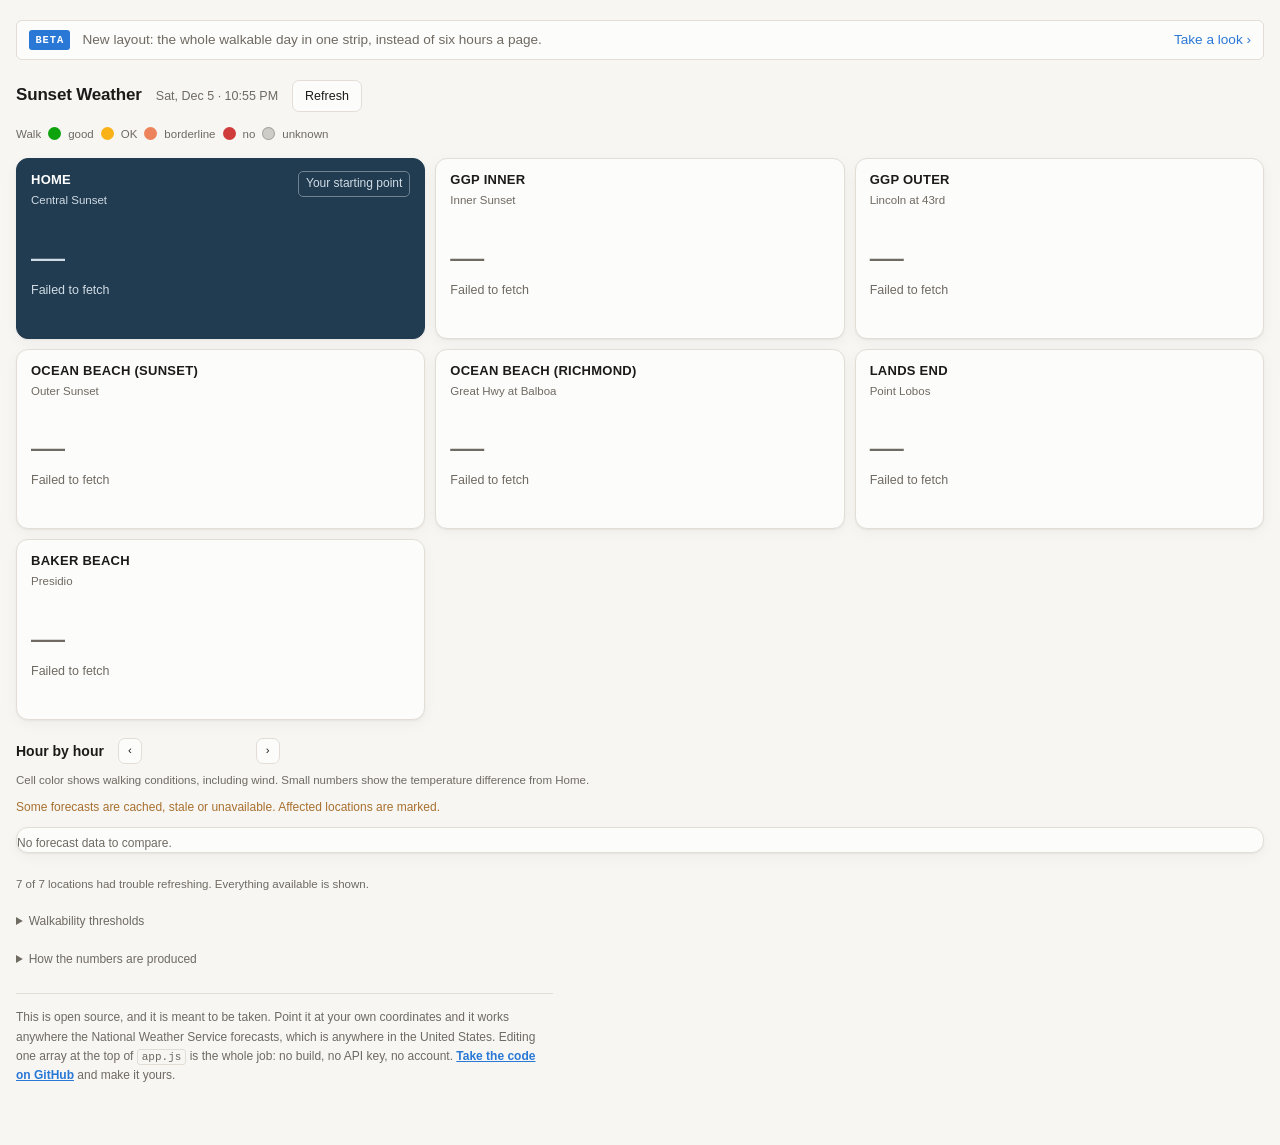
==== index.html @ 7564db02 "Beta invitation bar on the current page; drop the duplicated beta tokens The current page gains the " ====
<!doctype html>
<html lang="en">
<head>
  <meta charset="utf-8">
  <meta name="viewport" content="width=device-width, initial-scale=1">
  <meta name="color-scheme" content="light dark">
  <meta name="description" content="Side-by-side National Weather Service forecasts for several points across San Francisco's west side.">
  <title>Sunset Weather</title>
  <link rel="stylesheet" href="styles.css?v=20260910-2">
</head>
<body>
<div class="wrap">

  <a class="beta-bar" href="beta/">
    <span class="beta-tag">beta</span>
    <span>New layout: the whole walkable day in one strip, instead of six hours a page.</span>
    <span class="beta-go">Take a look ›</span>
  </a>

  <header>
    <h1>Sunset Weather</h1>
    <span class="stamp" id="stamp">loading</span>
    <button id="refresh" type="button">Refresh</button>
  </header>

  <details id="key" class="key" open>
    <summary>Key</summary>
    <div class="legend">
      <div class="grp">
        <span>Walk</span>
        <span class="key-dot key-good"></span><span>good</span>
        <span class="key-dot key-marginal"></span><span>OK</span>
        <span class="key-dot key-caution"></span><span>borderline</span>
        <span class="key-dot key-no"></span><span>no</span>
        <span class="key-dot key-unknown"></span><span>unknown</span>
      </div>
    </div>
  </details>

  <section class="cards-section" aria-labelledby="now-title">
    <h2 id="now-title" class="sr-only">Conditions right now</h2>
    <div class="cards" id="cards"></div>
  </section>

  <section class="hours-section" aria-labelledby="matrix-title">
    <div class="section-head">
      <h2 id="matrix-title">Hour by hour</h2>
      <div class="pager">
        <button id="earlier" type="button">‹</button>
        <span class="range" id="range" aria-live="polite"></span>
        <button id="later" type="button">›</button>
      </div>
    </div>
    <p class="section-note">Cell color shows walking conditions, including wind.
    Small numbers show the temperature difference from Home.</p>
    <p class="data-quality" id="data-quality" role="status" hidden></p>
    <div class="matrix-scroll" id="matrix"></div>
  </section>

  <footer>
    <output id="status" aria-live="polite">Waiting for NWS</output>

    <details>
      <summary>Walkability thresholds</summary>
      <div id="thresholds"></div>
      <p>All of these live in the <code>CONFIG.walk</code> object at the top of
      <code>app.js</code>. Change them there; this list is generated from the same values,
      so it cannot drift out of date.</p>
    </details>

    <details>
      <summary>How the numbers are produced</summary>
      <p><strong>Source:</strong> the National Weather Service API, which needs no key. Each
      location is resolved from its coordinates to a forecast grid cell roughly 2.5 km across.
      Two endpoints are used per location: the hourly forecast, which is human-adjusted by the
      local forecast office, and the raw gridpoint data for sky cover, gusts, humidity, dewpoint
      and visibility. The walking verdict uses the available readings and forecast wording.</p>
      <p><strong>Grid cells are not permanent.</strong> NWS states that a coordinate's grid
      coordinates, and even its assigned office, can change. Cells are therefore resolved from
      coordinates once a day rather than hardcoded; if one moves, the change is logged to the
      browser console and the card's subtitle tooltip updates.</p>
      <p><strong>These are forecasts, not measurements.</strong> There is no weather station at
      any of these points; the nearest official one sits well inland. Treat every number as what
      the forecast office expects for a 2.5 km square, not as a reading from that street corner.</p>
    </details>

    <p class="repo">This is open source, and it is meant to be taken. Point it at your own
    coordinates and it works anywhere the National Weather Service forecasts, which is anywhere
    in the United States. Editing one array at the top of <code>app.js</code> is the whole job:
    no build, no API key, no account.
    <a href="https://github.com/dmitryzotman/sunset-weather" target="_blank" rel="noreferrer">Take
    the code on GitHub</a> and make it yours.</p>
  </footer>

</div>
<script src="app.js?v=20260909-3"></script>
</body>
</html>
---- styles.css ----
/* Sunset Weather — no build step, no framework. */

:root {
  color-scheme: light;
  --bg: #f7f6f3;
  --panel: #fcfcfb;
  --line: #e2ded6;
  --ink: #1c1b19;
  --muted: #6f6a62;
  --accent: #2a78d6;
  --cooler: #2a78d6;
  --warmer: #eb6834;
  --warn: #a8702f;

  /* Status palette. Fixed in both themes so a color never changes meaning. */
  --good: #0ca30c;
  --warning: #fab219;
  --serious: #ec835a;
  --critical: #d03b3b;
  --on-good: #1c1b19;
  --on-warning: #1c1b19;
  --on-serious: #1c1b19;
  --on-critical: #ffffff;
  --walk-good: var(--good);
  --walk-marginal: var(--warning);
  --walk-caution: var(--serious);
  --walk-no: var(--critical);
  --walk-unknown: #e7e6e2;
  --home-bg: #213b50;

  --shadow: 0 1px 2px rgba(0, 0, 0, .05), 0 4px 14px rgba(0, 0, 0, .04);
  --radius: 12px;
}

/* Light is the default on purpose. The dark palette is kept
   and reachable with <html data-theme="dark">; swap this selector back to
   @media (prefers-color-scheme: dark) to follow the system again. */
:root[data-theme="dark"] {
    color-scheme: dark;
    --bg: #141513;
    --panel: #1a1a19;
    --line: #2e3236;
    --ink: #ffffff;
    --muted: #c3c2b7;
    --accent: #3987e5;
    --cooler: #3987e5;
    --warmer: #d95926;
    --warn: #d9a05e;
    --walk-unknown: #343736;
    --shadow: 0 1px 2px rgba(0, 0, 0, .3), 0 4px 14px rgba(0, 0, 0, .25);
}

* { box-sizing: border-box; }

body {
  margin: 0;
  padding: 20px 16px 48px;
  background: var(--bg);
  color: var(--ink);
  font: 15px/1.45 ui-sans-serif, -apple-system, "Segoe UI", Roboto, Helvetica, Arial, sans-serif;
  -webkit-font-smoothing: antialiased;
}

.wrap { max-width: 1440px; margin: 0 auto; }

.sr-only {
  position: absolute; width: 1px; height: 1px; padding: 0; margin: -1px;
  overflow: hidden; clip: rect(0 0 0 0); white-space: nowrap; border: 0;
}

a { color: var(--accent); }
:focus-visible { outline: 3px solid var(--accent); outline-offset: 2px; border-radius: 4px; }

/* --------------------------------------------------------------- header -- */

header { display: flex; align-items: baseline; gap: 14px; flex-wrap: wrap; margin-bottom: 14px; }
h1 { font-size: 17px; font-weight: 650; margin: 0; letter-spacing: -.01em; }
.stamp { color: var(--muted); font-size: 12.5px; font-variant-numeric: tabular-nums; }

button {
  font: inherit; font-size: 12.5px; color: var(--ink); background: var(--panel);
  border: 1px solid var(--line); border-radius: 7px; padding: 5px 12px; cursor: pointer;
  min-height: 32px;
}
button:hover:not(:disabled) { border-color: var(--muted); }
button:disabled { opacity: .55; cursor: default; }
button.spinning { color: var(--muted); }

/* --------------------------------------------------------------- legend -- */

/* The key is reference material. It stays open on a wide screen, and folds
   away on a phone where it would otherwise push the grid below the fold. */
.key { margin-bottom: 16px; }
.key > summary { display: none; }
.legend {
  display: flex; gap: 20px; flex-wrap: wrap; align-items: center;
  font-size: 11.5px; color: var(--muted);
}
.legend .grp { display: flex; gap: 7px; align-items: center; flex-wrap: wrap; }
/* Wind is a plain number on cards; the grid color includes its effect. */
.wind {
  font-variant-numeric: tabular-nums; font-size: 11px; color: var(--muted);
  white-space: nowrap;
}
.wind-lg { font-size: 13px; color: var(--ink); }

.key-dot { width: 13px; height: 13px; border-radius: 50%; display: inline-block; }
.key-good { background: var(--good); }
.key-marginal { background: var(--warning); }
.key-caution { background: var(--serious); }
.key-no { background: var(--critical); }
.key-unknown {
  background: color-mix(in srgb, var(--muted) 30%, transparent);
  box-shadow: inset 0 0 0 1px color-mix(in srgb, var(--muted) 45%, transparent);
}

/* ---------------------------------------------------------------- cards -- */

.cards {
  display: grid; grid-template-columns: repeat(auto-fill, minmax(320px, 1fr));
  gap: 14px; margin-bottom: 26px;
}
@media (max-width: 700px) { .cards { grid-template-columns: 1fr; } }

.card {
  background: var(--panel);
  border: 1px solid var(--line); border-radius: var(--radius);
  box-shadow: var(--shadow); padding: 15px 16px 10px; min-width: 0;
  display: flex; flex-direction: column;
}
.card-home {
  background: var(--home-bg); border-color: var(--home-bg); color: #fff;
  --ink: #fff; --muted: #d0dce5; --accent: #c5e2ff; --warn: #ffd28e;
  --line: #6e8495;
}
.card-home .card-head { position: relative; padding-right: 135px; }
.card-home .temp { font-size: 56px; font-weight: 450; }
.home-label {
  position: absolute; top: 0; right: 0; color: #d0dce5;
  font-size: 12px; border: 1px solid #6e8495; border-radius: 5px; padding: 3px 7px;
}
@media (min-width: 1350px) { .card-home { grid-column: span 2; } }
.card-head h3 { font-size: 13px; font-weight: 650; letter-spacing: .02em; margin: 0; text-transform: uppercase; }
.sub { font-size: 11.5px; color: var(--muted); margin: 2px 0 0; }

.card-top { display: flex; align-items: center; gap: 11px; margin: 14px 0 2px; }
.temp {
  font-size: 42px; font-weight: 350; line-height: .9; letter-spacing: -.03em;
  font-variant-numeric: tabular-nums;
}
.temp sup { font-size: .5em; top: -.55em; }
.delta { font-size: 12.5px; color: var(--muted); font-variant-numeric: tabular-nums; }
.delta.cooler { color: var(--cooler); }
.delta.warmer { color: var(--warmer); }
.card-top .wind { margin-left: auto; align-self: flex-end; padding-bottom: 3px; }

.cond { display: flex; align-items: flex-start; gap: 8px; font-size: 14px; font-weight: 550; margin: 10px 0 0; min-height: 22px; }
.icon { display: inline-flex; flex-shrink: 0; color: var(--muted); }
.icon svg { width: 22px; height: 22px; display: block; }
.card-data-note { color: var(--warn); font-size: 12px; font-weight: 600; margin: 8px 0 0; }

.facts { font-size: 12px; color: var(--muted); margin: 6px 0 0; font-variant-numeric: tabular-nums; line-height: 1.5; }

.empty { min-height: 120px; display: flex; flex-direction: column; justify-content: center; }
.empty .dash { font-size: 34px; color: var(--muted); line-height: 1; }
.empty p { font-size: 12.5px; color: var(--muted); margin: 8px 0 0; }

.card-foot {
  margin-top: auto; padding-top: 12px; display: flex; justify-content: space-between;
  align-items: baseline; gap: 8px; font-size: 11.5px; color: var(--muted);
}
.card-foot a { text-decoration: none; border-bottom: 1px solid var(--line); white-space: nowrap; color: var(--muted); }
.card-foot a:hover { color: var(--accent); border-color: var(--accent); }
.card-status.warn { color: var(--warn); }
.card-foot { justify-content: flex-end; }

@media (min-width: 701px) and (max-width: 1349px) {
  .cards { gap: 10px; margin-bottom: 18px; }
  .card { padding: 12px 14px 9px; }
  .card-top { margin-top: 9px; }
  .cond { margin-top: 7px; }
  .card-foot { padding-top: 8px; }
}

/* --------------------------------------------------------------- matrix -- */

.section-head { display: flex; align-items: center; gap: 14px; margin-bottom: 8px; flex-wrap: wrap; }
.pager { display: flex; align-items: center; gap: 9px; }
.pager button { padding: 3px 9px; min-height: 26px; font-size: 11.5px; }
.range { font-size: 11.5px; color: var(--muted); font-variant-numeric: tabular-nums; min-width: 15ch; text-align: center; }
h2 { font-size: 14px; font-weight: 650; margin: 0; }
.section-note { font-size: 11.5px; color: var(--muted); margin: 0 0 11px; max-width: 90ch; }
.data-quality { margin: 0 0 10px; font-size: 12px; color: var(--warn); }
.matrix .rowhead .row-quality { font-size: 11px; font-weight: 500; color: var(--warn); margin-top: 3px; }
.night-mark { display: inline-block; margin-left: 3px; font-size: 13px; color: var(--ink); }

.matrix-scroll {
  overflow-x: auto; border: 1px solid var(--line); border-radius: var(--radius);
  background: var(--panel); box-shadow: var(--shadow);
}
.matrix { border-collapse: separate; border-spacing: 4px; width: 100%; min-width: 660px; }
.matrix th, .matrix td { padding: 0; text-align: center; }

.matrix thead th {
  font-size: 10.5px; font-weight: 500; color: var(--muted); padding: 9px 0 5px;
  font-variant-numeric: tabular-nums;
}
.matrix thead th small { display: block; font-size: 9px; margin-top: 2px; }
.matrix .corner, .matrix .rowhead {
  position: sticky; left: 0; z-index: 2; background: var(--panel);
  text-align: left; padding: 6px 10px 6px 12px; min-width: 118px;
}
.matrix .corner { font-size: 10.5px; font-weight: 500; color: var(--muted); }
.matrix .rowhead span { display: block; font-size: 12px; font-weight: 600; }
.matrix .rowhead small { display: block; font-size: 10.5px; color: var(--muted); font-weight: 400; margin-top: 1px; }
/* The abbreviated name exists for the phone layout only; on desktop the row is
   wide enough for the real one, and showing both reads as a duplicate. */
.matrix .rowhead .abbr { display: none; }

.matrix td.cell {
  border-radius: 8px; padding: 12px 5px; vertical-align: middle; min-width: 78px;
}
.cell.walk-good { background: var(--walk-good); color: var(--on-good); }
.cell.walk-marginal { background: var(--walk-marginal); color: var(--on-warning); }
.cell.walk-caution { background: var(--walk-caution); color: var(--on-serious); }
.cell.walk-no { background: var(--walk-no); color: var(--on-critical); }
.cell.walk-good .cell-delta,
.cell.walk-marginal .cell-delta,
.cell.walk-caution .cell-delta,
.cell.walk-no .cell-delta { color: currentColor; }
.cell.walk-unknown, .cell.empty-cell {
  background: repeating-linear-gradient(135deg,
    var(--walk-unknown) 0 4px, var(--panel) 4px 8px);
}
.cell-top { display: flex; align-items: baseline; justify-content: center; gap: 4px; }
.cell-top strong { font-size: 17px; font-weight: 600; font-variant-numeric: tabular-nums; }
.cell-delta { font-size: 12px; font-variant-numeric: tabular-nums; color: var(--ink); opacity: .8; }
.matrix .home-row .rowhead { border-left: 3px solid var(--home-bg); }
.empty-cell { color: var(--muted); font-size: 12px; padding-top: 14px; }

/* Mark the current hour without competing with the walkability palette. */
.matrix thead th.now-col { color: var(--ink); font-weight: 700; }
.cell.now-col { box-shadow: inset 0 0 0 2px color-mix(in srgb, var(--ink) 22%, transparent); }

/* ---------------------------------------------------------------- notes -- */

footer { margin-top: 22px; font-size: 11.5px; color: var(--muted); line-height: 1.65; max-width: 84ch; }
footer output { display: block; margin-bottom: 12px; }
details { margin: 6px 0; }
summary { cursor: pointer; padding: 6px 0; font-size: 12px; }
details p { margin: 7px 0; }
.repo {
  margin-top: 18px; padding-top: 14px; border-top: 1px solid var(--line);
  font-size: 12px; line-height: 1.6;
}
.repo a { font-weight: 600; }

footer code {
  font-size: 11px; background: var(--bg); padding: 1px 4px; border-radius: 3px;
  border: 1px solid var(--line);
}

/* --------------------------------------------------------------- mobile --
   Last in the file on purpose: a media query adds no specificity, so these
   have to come after the desktop rules they override. */

/* On a phone the hour-by-hour grid is what you open the page for, so it comes
   first. Explicit orders on every child, because a lone negative order would
   also jump the section above the header and the key. */
@media (max-width: 700px) {
  .wrap { display: flex; flex-direction: column; }
  .wrap > header        { order: 1; }
  .wrap > .key          { order: 2; }
  .wrap > .hours-section { order: 3; }
  .wrap > .cards-section { order: 4; margin-top: 6px; }
  .wrap > footer        { order: 5; }

  /* The key folds behind a tap. Its summary is a primary control here, so it
     gets a real touch target. */
  .key { margin-bottom: 10px; }
  .key > summary {
    display: list-item; min-height: 44px; padding: 12px 0 10px;
    font-size: 12.5px; font-weight: 600; color: var(--ink);
  }
  .key[open] > summary { margin-bottom: 4px; }
  .legend { gap: 12px 16px; }

  /* Fit six columns without horizontal scrolling: shorter row labels, no
     sub-line, tighter spacing, and the delta stacked under the temperature. */
  .matrix { min-width: 0; border-spacing: 3px; }
  .matrix .corner, .matrix .rowhead { min-width: 76px; padding: 5px 4px 5px 7px; }
  .matrix .rowhead .full { display: none; }
  .matrix .rowhead .abbr { display: block; font-size: 11px; font-weight: 600; }
  .matrix .rowhead small { display: none; }
  .matrix thead th { font-size: 10px; padding: 8px 0 4px; }
  .matrix td.cell { min-width: 0; padding: 8px 1px; border-radius: 7px; }
  .cell-top { display: block; }
  .cell-top strong { display: block; font-size: 15px; }
  .cell-delta { display: block; font-size: 12px; margin-top: 1px; }

  /* Seven full cards is four screens of scrolling. One row each, tap to open. */
  .cards { gap: 8px; margin-bottom: 14px; }
  .card {
    display: grid; grid-template-columns: 1fr auto; align-items: center;
    column-gap: 10px; padding: 9px 12px;
  }
  .card-head { grid-column: 1; }
  .card-home .card-head { padding-right: 0; }
  .home-label { display: none; }
  .card .sub { display: none; }
  .card-top { grid-column: 2; margin: 0; gap: 9px; }
  .card .temp { font-size: 25px; }
  .card .temp sup { font-size: .45em; top: -.5em; }
  .card .cond, .card .facts, .card .card-foot { display: none; }
  .card.open .sub { display: block; }
  .card.open .cond { display: flex; grid-column: 1 / -1; }
  .card.open .facts { display: block; grid-column: 1 / -1; }
  .card.open .card-foot { display: flex; grid-column: 1 / -1; padding-top: 9px; }
  .card-data-note { grid-column: 1 / -1; }
  .matrix .rowhead .row-quality { max-width: 80px; font-size: 10px; }
  .night-mark { display: block; margin: 0; line-height: 1; }

  /* Touch targets. 26px pager buttons were the main control on this screen. */
  .pager button { min-height: 44px; min-width: 54px; font-size: 12.5px; }
  #refresh { min-height: 44px; }
  .section-head { gap: 10px; }
  .range { min-width: 12ch; }

}

/* ------------------------------------------------ beta invitation bar -- */

.beta-bar {
  display: flex;
  align-items: center;
  gap: .75rem;
  flex-wrap: wrap;
  margin: 0 0 1.25rem;
  padding: .55rem .75rem;
  border: 1px solid var(--line);
  border-radius: 6px;
  background: var(--panel);
  color: var(--muted);
  font-size: .85rem;
  text-decoration: none;
}
.beta-bar:hover { border-color: var(--accent); }
.beta-go { margin-left: auto; color: var(--accent); font-weight: 500; }
.beta-tag {
  font: 600 .65rem/1 ui-monospace, SFMono-Regular, Menlo, monospace;
  letter-spacing: .09em;
  text-transform: uppercase;
  padding: .3rem .4rem;
  border-radius: 3px;
  background: var(--accent);
  color: #fff;
}

@media (max-width: 700px) {
  .beta-bar { font-size: .8rem; }
  .beta-go { margin-left: 0; }
}
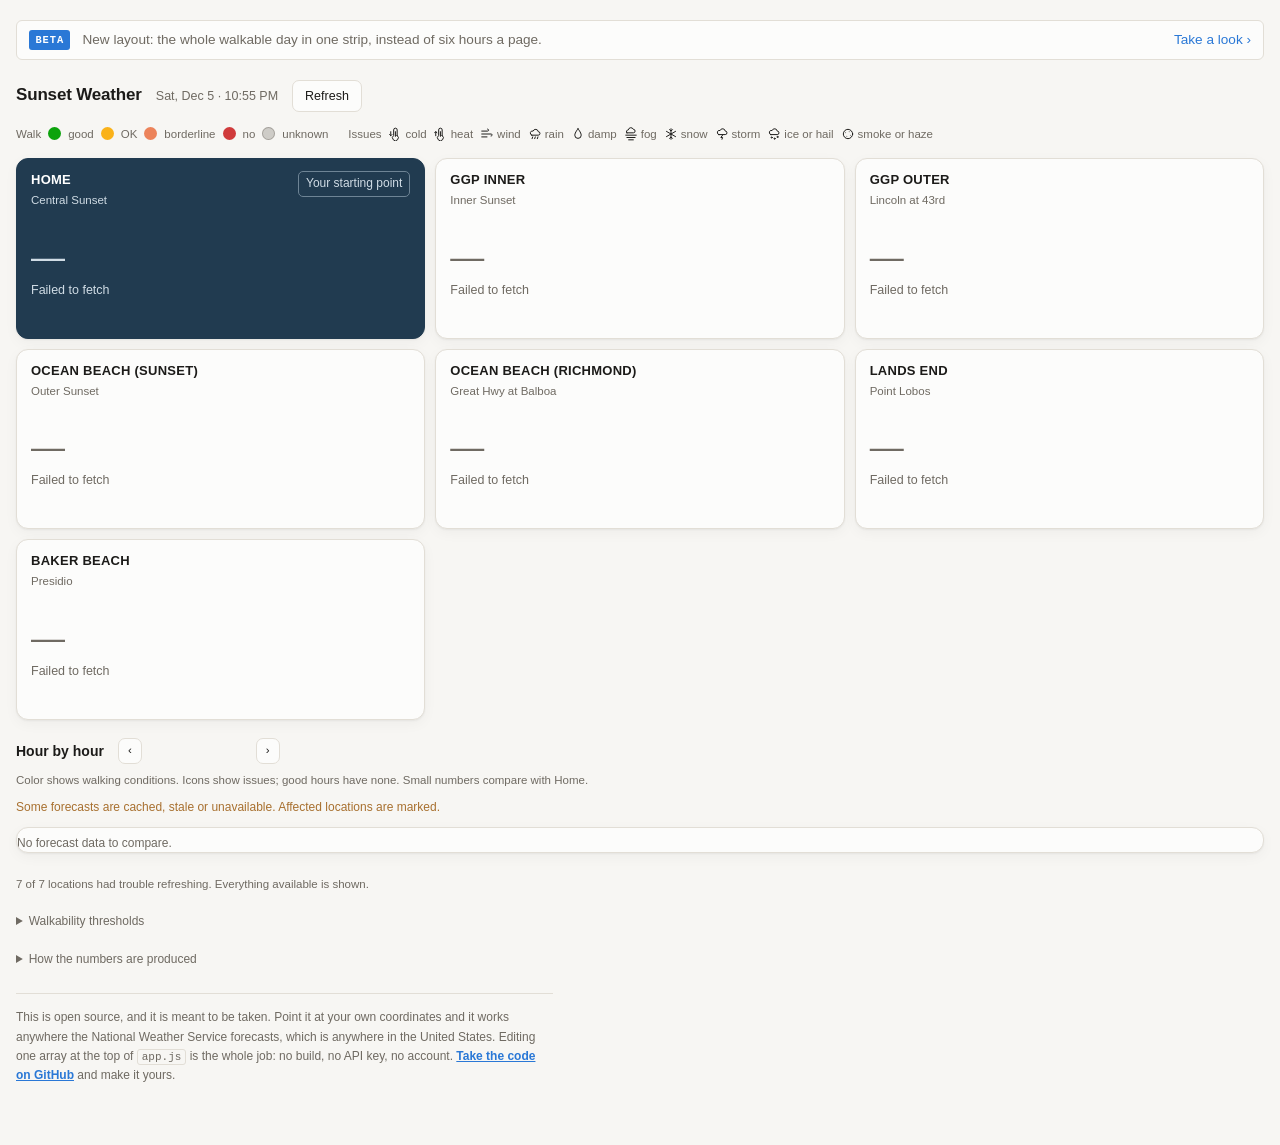
==== commit 669758bb: "Show walking issue icons in hourly cells" ====
--- a/index.html
+++ b/index.html
@@ -6,7 +6,7 @@
   <meta name="color-scheme" content="light dark">
   <meta name="description" content="Side-by-side National Weather Service forecasts for several points across San Francisco's west side.">
   <title>Sunset Weather</title>
-  <link rel="stylesheet" href="styles.css?v=20260910-2">
+  <link rel="stylesheet" href="styles.css?v=20260910-3">
 </head>
 <body>
 <div class="wrap">
@@ -34,6 +34,9 @@
         <span class="key-dot key-no"></span><span>no</span>
         <span class="key-dot key-unknown"></span><span>unknown</span>
       </div>
+      <div class="grp issue-key" id="issue-key">
+        <span>Issues</span>
+      </div>
     </div>
   </details>
 
@@ -51,8 +54,8 @@
         <button id="later" type="button">›</button>
       </div>
     </div>
-    <p class="section-note">Cell color shows walking conditions, including wind.
-    Small numbers show the temperature difference from Home.</p>
+    <p class="section-note">Color shows walking conditions. Icons show issues; good hours
+    have none. Small numbers compare with Home.</p>
     <p class="data-quality" id="data-quality" role="status" hidden></p>
     <div class="matrix-scroll" id="matrix"></div>
   </section>
@@ -93,6 +96,6 @@
   </footer>
 
 </div>
-<script src="app.js?v=20260909-3"></script>
+<script src="app.js?v=20260910-4"></script>
 </body>
 </html>
--- a/styles.css
+++ b/styles.css
@@ -97,6 +97,9 @@
   font-size: 11.5px; color: var(--muted);
 }
 .legend .grp { display: flex; gap: 7px; align-items: center; flex-wrap: wrap; }
+.issue-key { row-gap: 5px; }
+.issue-key-item { display: inline-flex; align-items: center; gap: 3px; white-space: nowrap; }
+.issue-key-item svg { width: 14px; height: 14px; display: block; color: var(--ink); }
 /* Wind is a plain number on cards; the grid color includes its effect. */
 .wind {
   font-variant-numeric: tabular-nums; font-size: 11px; color: var(--muted);
@@ -235,6 +238,12 @@
 .cell-top { display: flex; align-items: baseline; justify-content: center; gap: 4px; }
 .cell-top strong { font-size: 17px; font-weight: 600; font-variant-numeric: tabular-nums; }
 .cell-delta { font-size: 12px; font-variant-numeric: tabular-nums; color: var(--ink); opacity: .8; }
+.cell-issues {
+  display: flex; align-items: center; justify-content: center; gap: 3px;
+  min-height: 14px; margin-top: 4px; color: var(--ink); opacity: .82;
+}
+.cell-issue { display: inline-flex; width: 14px; height: 14px; }
+.cell-issue svg { width: 100%; height: 100%; display: block; }
 .matrix .home-row .rowhead { border-left: 3px solid var(--home-bg); }
 .empty-cell { color: var(--muted); font-size: 12px; padding-top: 14px; }
 
@@ -297,6 +306,8 @@
   .cell-top { display: block; }
   .cell-top strong { display: block; font-size: 15px; }
   .cell-delta { display: block; font-size: 12px; margin-top: 1px; }
+  .cell-issues { min-height: 13px; margin-top: 3px; gap: 2px; }
+  .cell-issue { width: 13px; height: 13px; }
 
   /* Seven full cards is four screens of scrolling. One row each, tap to open. */
   .cards { gap: 8px; margin-bottom: 14px; }
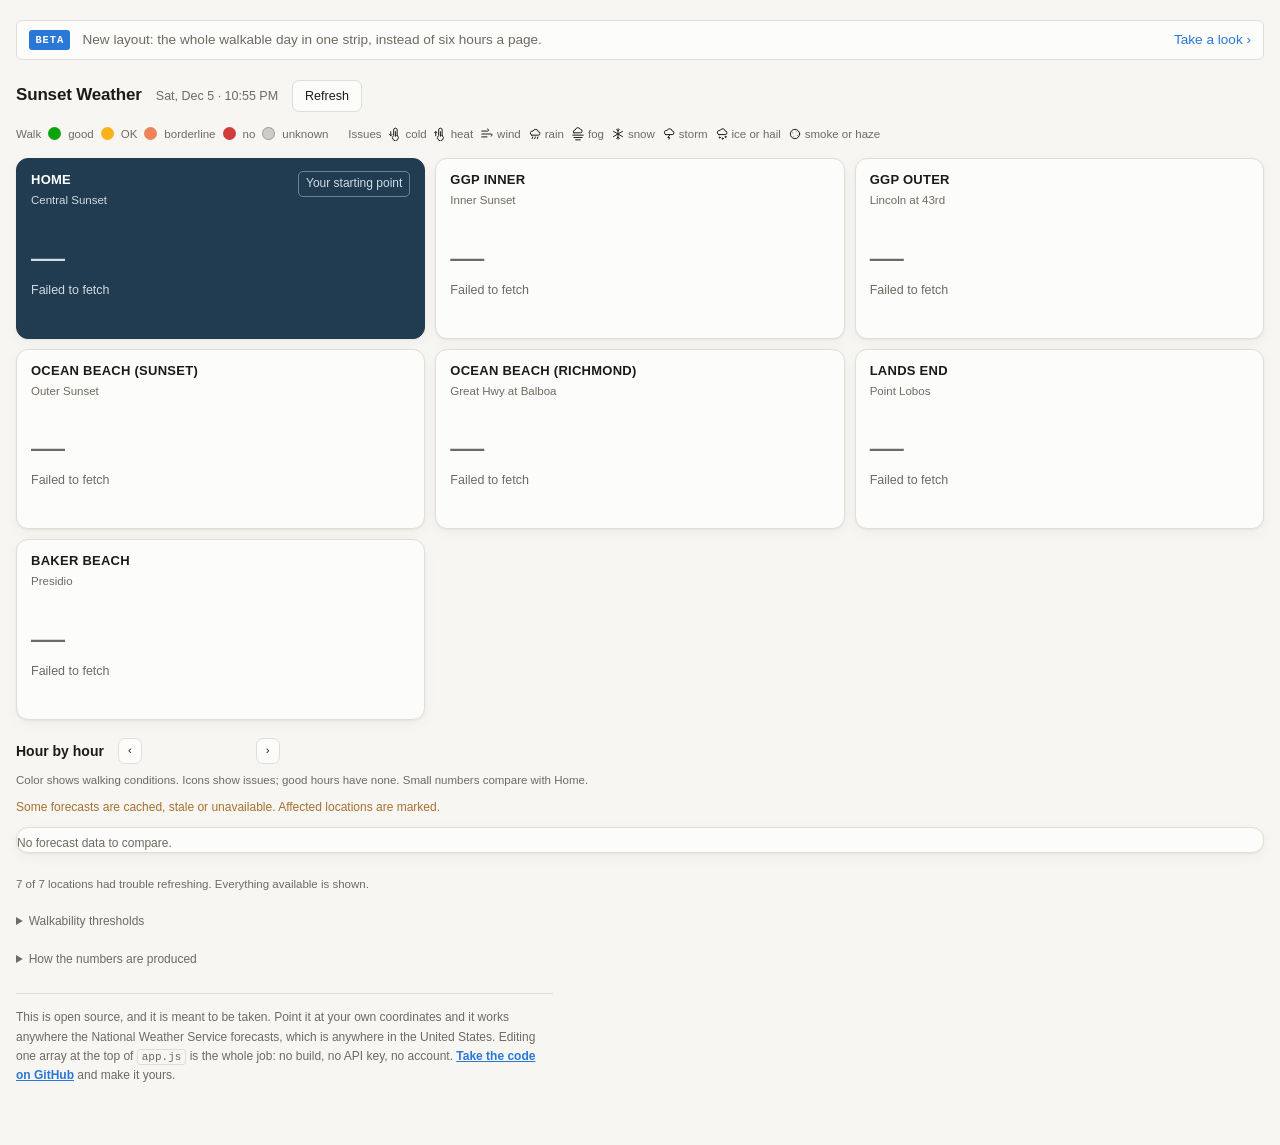
==== commit 34a2ba4e: "Remove damp from walking ratings" ====
--- a/index.html
+++ b/index.html
@@ -96,6 +96,6 @@
   </footer>
 
 </div>
-<script src="app.js?v=20260910-4"></script>
+<script src="app.js?v=20260910-6"></script>
 </body>
 </html>
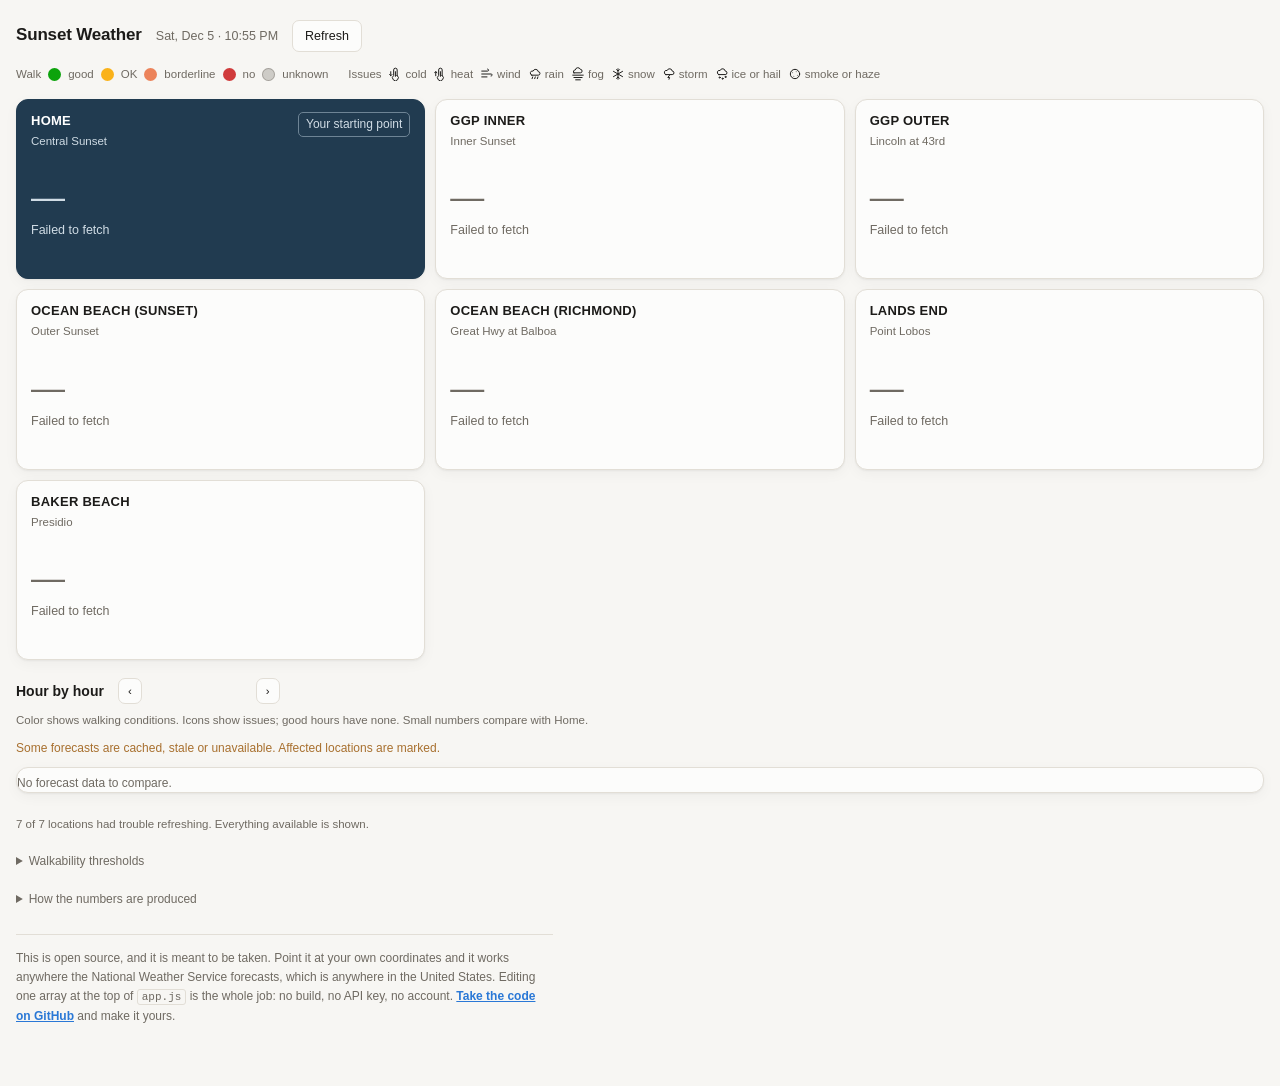
==== commit d3b03cdb: "Remove beta layout and its invitation bar Deletes beta/, the beta bar markup and CSS on the main pag" ====
--- a/index.html
+++ b/index.html
@@ -6,16 +6,10 @@
   <meta name="color-scheme" content="light dark">
   <meta name="description" content="Side-by-side National Weather Service forecasts for several points across San Francisco's west side.">
   <title>Sunset Weather</title>
-  <link rel="stylesheet" href="styles.css?v=20260910-3">
+  <link rel="stylesheet" href="styles.css?v=20260923-1">
 </head>
 <body>
 <div class="wrap">
-
-  <a class="beta-bar" href="beta/">
-    <span class="beta-tag">beta</span>
-    <span>New layout: the whole walkable day in one strip, instead of six hours a page.</span>
-    <span class="beta-go">Take a look ›</span>
-  </a>
 
   <header>
     <h1>Sunset Weather</h1>
@@ -96,6 +90,6 @@
   </footer>
 
 </div>
-<script src="app.js?v=20260910-6"></script>
+<script src="app.js?v=20260911-1"></script>
 </body>
 </html>
--- a/styles.css
+++ b/styles.css
@@ -338,36 +338,3 @@
   .range { min-width: 12ch; }
 
 }
-
-/* ------------------------------------------------ beta invitation bar -- */
-
-.beta-bar {
-  display: flex;
-  align-items: center;
-  gap: .75rem;
-  flex-wrap: wrap;
-  margin: 0 0 1.25rem;
-  padding: .55rem .75rem;
-  border: 1px solid var(--line);
-  border-radius: 6px;
-  background: var(--panel);
-  color: var(--muted);
-  font-size: .85rem;
-  text-decoration: none;
-}
-.beta-bar:hover { border-color: var(--accent); }
-.beta-go { margin-left: auto; color: var(--accent); font-weight: 500; }
-.beta-tag {
-  font: 600 .65rem/1 ui-monospace, SFMono-Regular, Menlo, monospace;
-  letter-spacing: .09em;
-  text-transform: uppercase;
-  padding: .3rem .4rem;
-  border-radius: 3px;
-  background: var(--accent);
-  color: #fff;
-}
-
-@media (max-width: 700px) {
-  .beta-bar { font-size: .8rem; }
-  .beta-go { margin-left: 0; }
-}
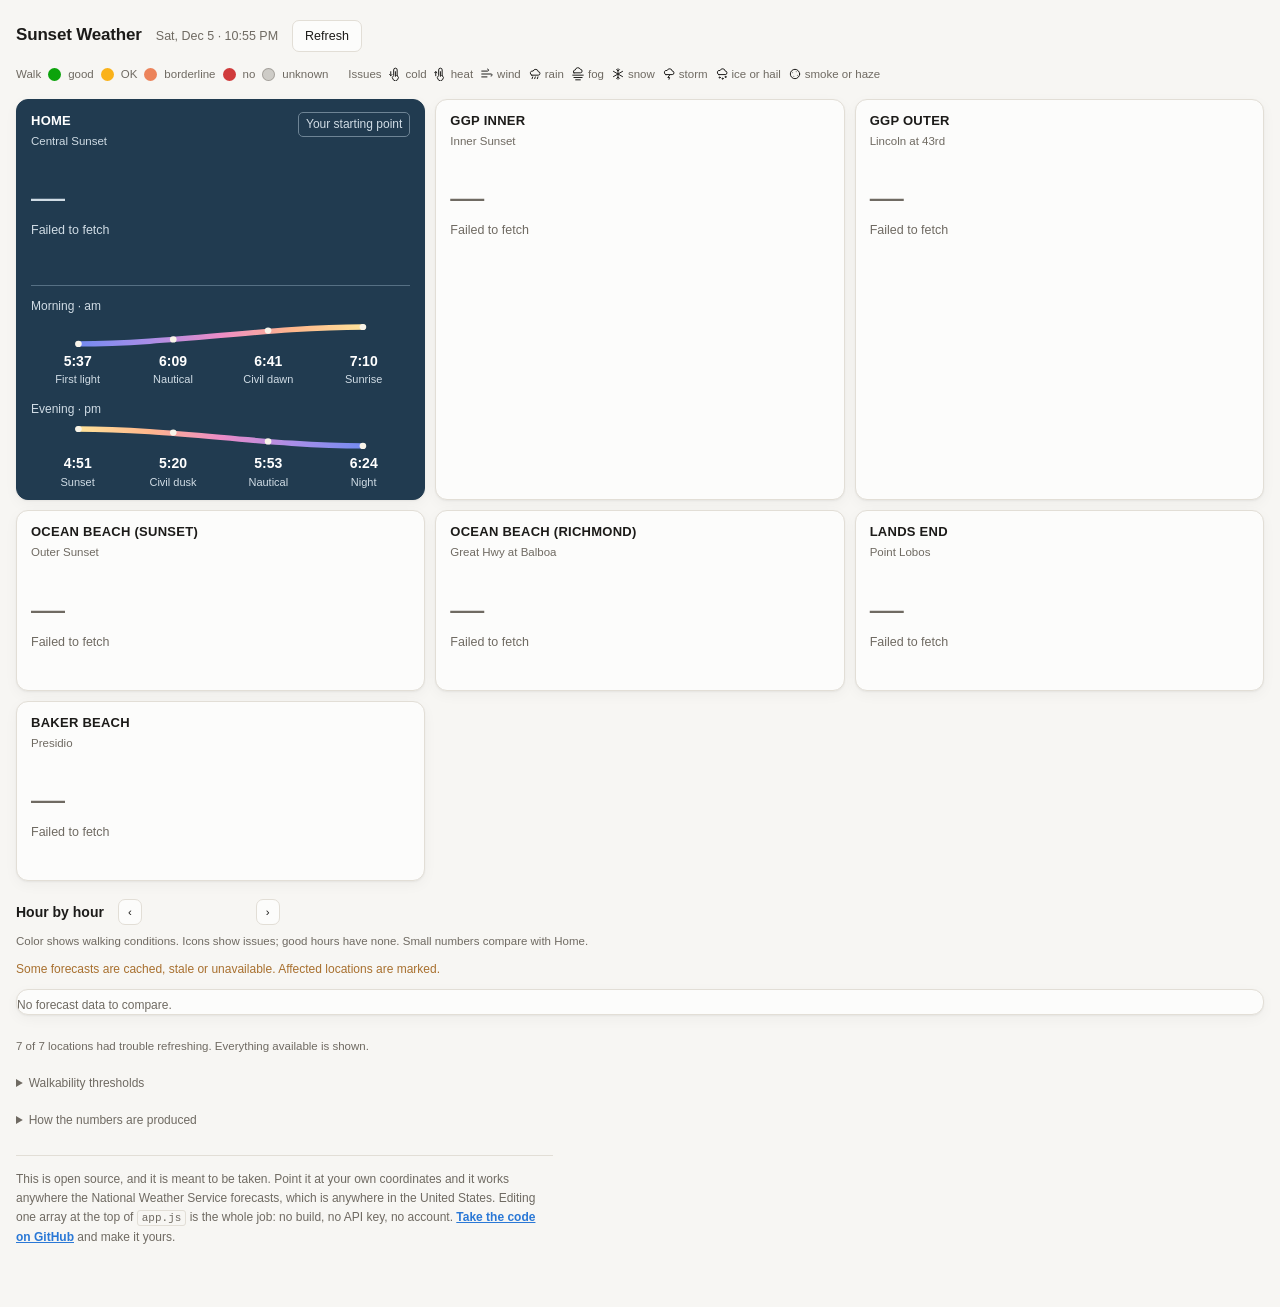
==== commit b8896208: "Add Home twilight curves with locally calculated solar times" ====
--- a/index.html
+++ b/index.html
@@ -6,7 +6,7 @@
   <meta name="color-scheme" content="light dark">
   <meta name="description" content="Side-by-side National Weather Service forecasts for several points across San Francisco's west side.">
   <title>Sunset Weather</title>
-  <link rel="stylesheet" href="styles.css?v=20260923-1">
+  <link rel="stylesheet" href="styles.css?v=20261028-1">
 </head>
 <body>
 <div class="wrap">
@@ -90,6 +90,6 @@
   </footer>
 
 </div>
-<script src="app.js?v=20260911-1"></script>
+<script src="app.js?v=20261028-1"></script>
 </body>
 </html>
--- a/styles.css
+++ b/styles.css
@@ -138,6 +138,22 @@
 }
 .card-home .card-head { position: relative; padding-right: 135px; }
 .card-home .temp { font-size: 56px; font-weight: 450; }
+.home-weather { display: flex; flex-direction: column; min-width: 0; }
+.twilight { min-width: 0; margin-top: 16px; padding-top: 12px; border-top: 1px solid #567084; }
+.twilight-period + .twilight-period { margin-top: 13px; }
+.twilight h4 { margin: 0; color: #d0dce5; font-size: 12px; font-weight: 500; }
+.twilight-curve { height: 32px; margin-top: 3px; }
+.twilight-curve svg { display: block; width: 100%; height: 100%; overflow: visible; }
+.twilight-labels { display: grid; grid-template-columns: repeat(4, minmax(0, 1fr)); text-align: center; gap: 2px; }
+.twilight-label strong { display: block; font-size: 14px; font-weight: 550; font-variant-numeric: tabular-nums; }
+.twilight-label span { display: block; color: #d0dce5; font-size: 11px; margin-top: 1px; }
+@media (min-width: 1350px) {
+  .card-home { display: grid; grid-template-columns: minmax(0, .9fr) minmax(0, 1.3fr); column-gap: 18px; position: relative; }
+  .card-home .card-head { position: static; padding-right: 0; }
+  .card-home .home-label { top: 12px; right: 16px; }
+  .card-home .twilight { border-top: 0; margin-top: 0; padding-top: 26px; }
+  .home-weather .facts { max-width: 100%; }
+}
 .home-label {
   position: absolute; top: 0; right: 0; color: #d0dce5;
   font-size: 12px; border: 1px solid #6e8495; border-radius: 5px; padding: 3px 7px;
@@ -316,6 +332,9 @@
     column-gap: 10px; padding: 9px 12px;
   }
   .card-head { grid-column: 1; }
+  .home-weather { display: contents; }
+  .card-home .twilight { grid-column: 1 / -1; margin-top: 10px; padding-top: 9px; }
+  .card-home .twilight-period + .twilight-period { margin-top: 10px; }
   .card-home .card-head { padding-right: 0; }
   .home-label { display: none; }
   .card .sub { display: none; }
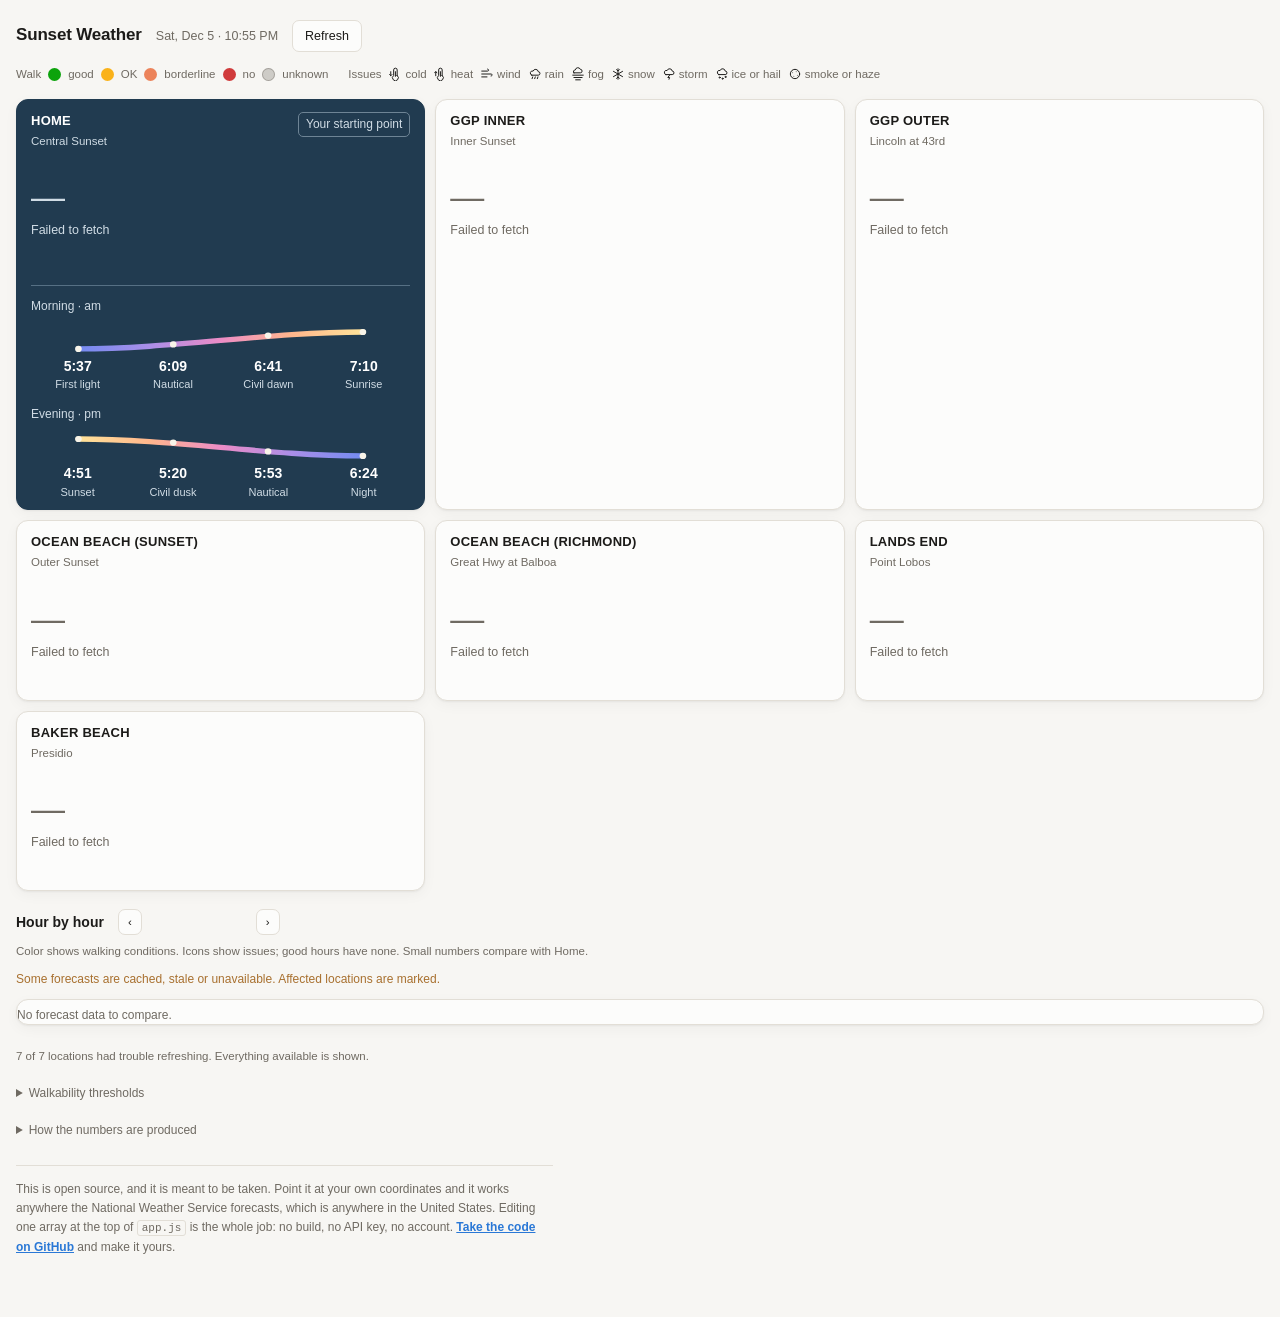
==== commit b9c86e27: "Compact mobile twilight and show current time pointer" ====
--- a/index.html
+++ b/index.html
@@ -6,7 +6,7 @@
   <meta name="color-scheme" content="light dark">
   <meta name="description" content="Side-by-side National Weather Service forecasts for several points across San Francisco's west side.">
   <title>Sunset Weather</title>
-  <link rel="stylesheet" href="styles.css?v=20261028-1">
+  <link rel="stylesheet" href="styles.css?v=20261028-2">
 </head>
 <body>
 <div class="wrap">
@@ -90,6 +90,6 @@
   </footer>
 
 </div>
-<script src="app.js?v=20261028-1"></script>
+<script src="app.js?v=20261028-2"></script>
 </body>
 </html>
--- a/styles.css
+++ b/styles.css
@@ -142,7 +142,12 @@
 .twilight { min-width: 0; margin-top: 16px; padding-top: 12px; border-top: 1px solid #567084; }
 .twilight-period + .twilight-period { margin-top: 13px; }
 .twilight h4 { margin: 0; color: #d0dce5; font-size: 12px; font-weight: 500; }
-.twilight-curve { height: 32px; margin-top: 3px; }
+.twilight-curve { position: relative; height: 32px; margin-top: 8px; }
+.twilight-now { position: absolute; transform: translate(-50%, calc(-100% - 7px)); padding: 0 2px; background: var(--home-bg); color: #fff; font-size: 10px; line-height: 1.1; pointer-events: none; }
+.twilight-now::after { content: ''; position: absolute; left: 50%; top: 100%; transform: translateX(-50%); border-left: 4px solid transparent; border-right: 4px solid transparent; border-top: 5px solid #fff; }
+.twilight-other { margin-top: 5px; }
+.twilight-other summary { color: #d0dce5; font-size: 11px; padding: 8px 0; cursor: pointer; }
+.twilight-other .twilight-period { margin-top: 3px; }
 .twilight-curve svg { display: block; width: 100%; height: 100%; overflow: visible; }
 .twilight-labels { display: grid; grid-template-columns: repeat(4, minmax(0, 1fr)); text-align: center; gap: 2px; }
 .twilight-label strong { display: block; font-size: 14px; font-weight: 550; font-variant-numeric: tabular-nums; }
@@ -335,6 +340,8 @@
   .home-weather { display: contents; }
   .card-home .twilight { grid-column: 1 / -1; margin-top: 10px; padding-top: 9px; }
   .card-home .twilight-period + .twilight-period { margin-top: 10px; }
+  .card-home .twilight-curve { height: 16px; margin-top: 10px; }
+  .card-home .twilight-label strong { font-size: 12px; }
   .card-home .card-head { padding-right: 0; }
   .home-label { display: none; }
   .card .sub { display: none; }
